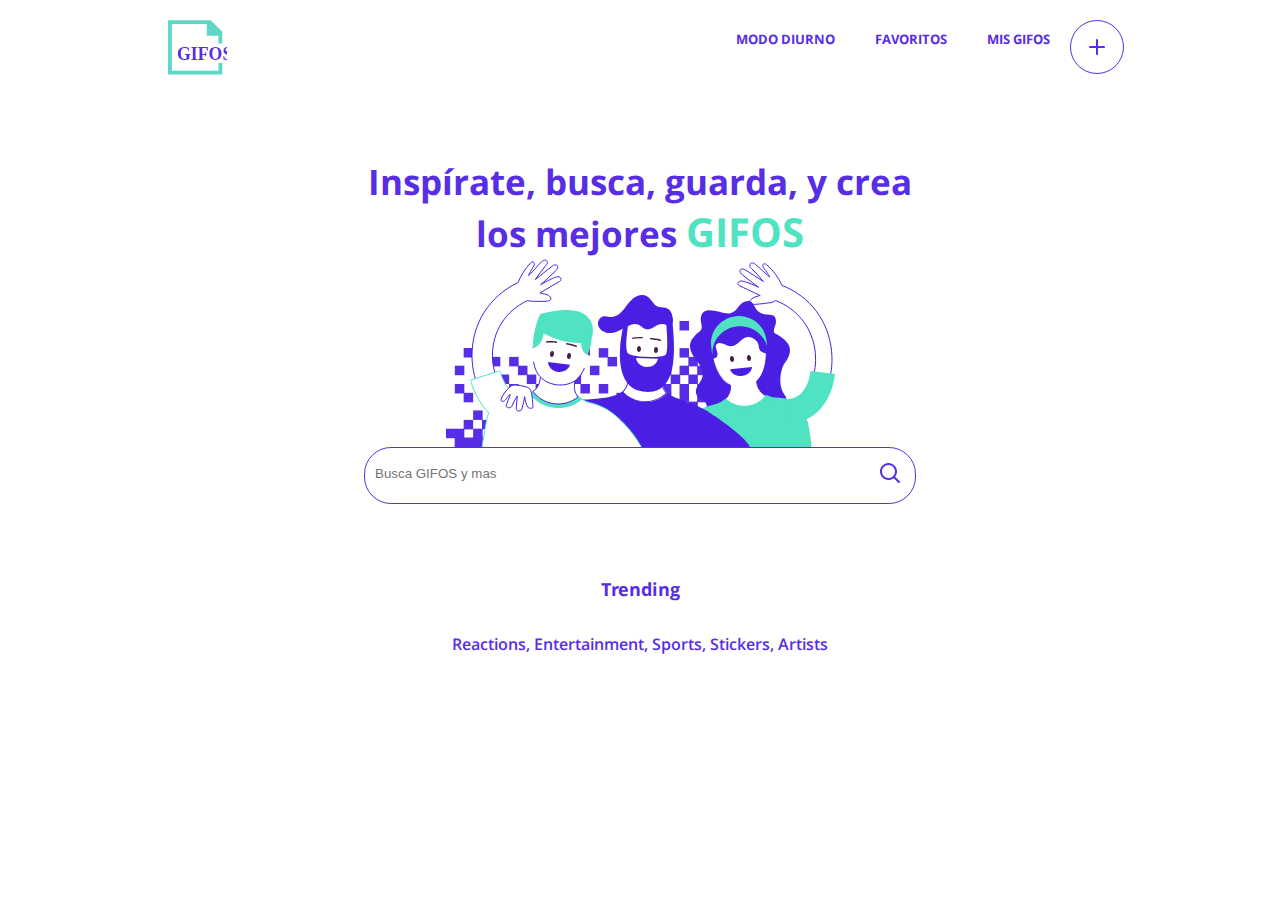
==== index.html @ 98fa6353 "segundo commit con queris" ====
<!DOCTYPE html>
<html lang="en">
<head>
    <meta charset="UTF-8">
    <meta http-equiv="X-UA-Compatible" content="IE=edge">
    <meta name="viewport" content="width=device-width, initial-scale=1.0">
    <title>GIF'OS</title>
    <link rel="stylesheet" href="/style/style.css">
</head>
<body>
    <header id="header">
        <a id="logo" href="index.html"><img src="/imagenes/logo-mobile.svg" alt="" class="logo"></a>
        <nav class="navbar" id="navbar">
            <ul id="ul">
                <li>MODO DIURNO</li>
                <a href="../favoritos.html"><li>  FAVORITOS</li></a> 
                <a href="/misgifos.html"> <li>MIS GIFOS</li></a>
                <a href="/creatugifo.html"><img src="/imagenes/button-crear-gifo.svg" alt="" srcset=""></a>
            </ul>
        </nav>
        <img src="/imagenes/burger.svg" alt="" srcset="" id="open">
    </header >
    <div class="div1">
        <h1> Inspírate, busca,<br id="br1"> guarda, y crea <br id="br2"> 
            los  mejores <span class="gifos">GIFOS</span></h1>
        <img src="/imagenes/ilustra_header.svg" alt="" srcset="" class="ilustracion">
        <div class="buscador">
            <input  class="buscar" type="text" name="buscar" id="buscador"  placeholder="Busca GIFOS y mas">
            <input type="image" src="/imagenes/icon-search.svg" class="imagen_buscar">
        </div>
        <h2>Trending</h2>
        <p>Reactions, Entertainment,<br id="br3"> Sports, Stickers, Artists</p>
    </div>
    
</body>
<script src="index.js"></script>
</html>
---- style/style.css ----
* {
  margin: 0;
  padding: 0;
}

@font-face {
  font-family: "open-sans";
  src: url("/style/fonts/OpenSans.woff");
}

@font-face {
  font-family: "open-bold";
  src: url("/style/fonts/OpenSans-bold.woff");
}

@font-face {
  font-family: "open-light";
  src: url("/style/fonts/OpenSans-light.woff");
}

@font-face {
  font-family: "open-semibold";
  src: url("/style/fonts/OpenSans-semibold.woff");
}

header {
  display: -webkit-box;
  display: -ms-flexbox;
  display: flex;
  position: -webkit-sticky;
  position: sticky;
  -webkit-box-pack: justify;
      -ms-flex-pack: justify;
          justify-content: space-between;
}

header .logo {
  width: 59px;
  height: 59px;
  margin-left: 168px;
  margin-top: 18px;
}

header nav ul {
  display: -webkit-inline-box;
  display: -ms-inline-flexbox;
  display: inline-flex;
  list-style: none;
  margin-right: 156px;
  margin-top: 20px;
}

header nav ul a {
  text-decoration: none;
}

header nav ul li {
  margin: 10px 20px;
  font-size: 13px;
  color: #572ee5;
  letter-spacing: 0;
  text-align: center;
  font-family: "open-bold";
}

header nav ul img {
  height: 54px;
  width: 54px;
}

header #open {
  margin: 50px 26px;
  width: 15px;
  height: 15px;
  display: none;
}

header #close {
  margin: 50px 26px;
  width: 15px;
  height: 15px;
}

@media screen and (max-width: 800px) {
  header #open {
    display: block;
  }
  nav {
    display: none;
  }
  header .logo {
    margin-left: 22px;
    margin-top: 29px;
  }
}

h1 {
  margin: auto;
  margin-top: 76px;
  text-align: center;
  font-family: "open-bold";
  font-size: 35px;
  color: #572EE5;
  text-align: center;
  line-height: 50px;
}

h1 .gifos {
  color: #50E3C2;
  font-size: 40px;
}

.ilustracion {
  display: block;
  margin: auto;
}

.buscador {
  display: -webkit-box;
  display: -ms-flexbox;
  display: flex;
  margin-top: 20px;
  margin: auto;
  background: #FFFFFF;
  border: 1px solid #572EE5;
  border-radius: 27px;
  border-radius: 27px;
  width: 550px;
  height: 55px;
  text-indent: 54px;
}

.buscar {
  border: none;
  width: 540px;
  height: 40px;
  position: relative;
  margin: 5px 10px;
}

.imagen_buscar {
  width: 20px;
  height: 20px;
  border: 0px;
  position: relative;
  top: 15px;
  right: 15px;
}

h2 {
  font-family: "open-bold";
  font-size: 18px;
  color: #572EE5;
  text-align: center;
  line-height: 25px;
  margin-top: 73px;
}

p {
  font-family: "open-semibold";
  font-size: 16px;
  color: #572EE5;
  text-align: center;
  line-height: 25px;
  margin-top: 30px;
}

@media screen and (min-width: 800px) {
  #br1 {
    display: none;
  }
  p #br3 {
    display: none;
  }
}
/*# sourceMappingURL=style.css.map */
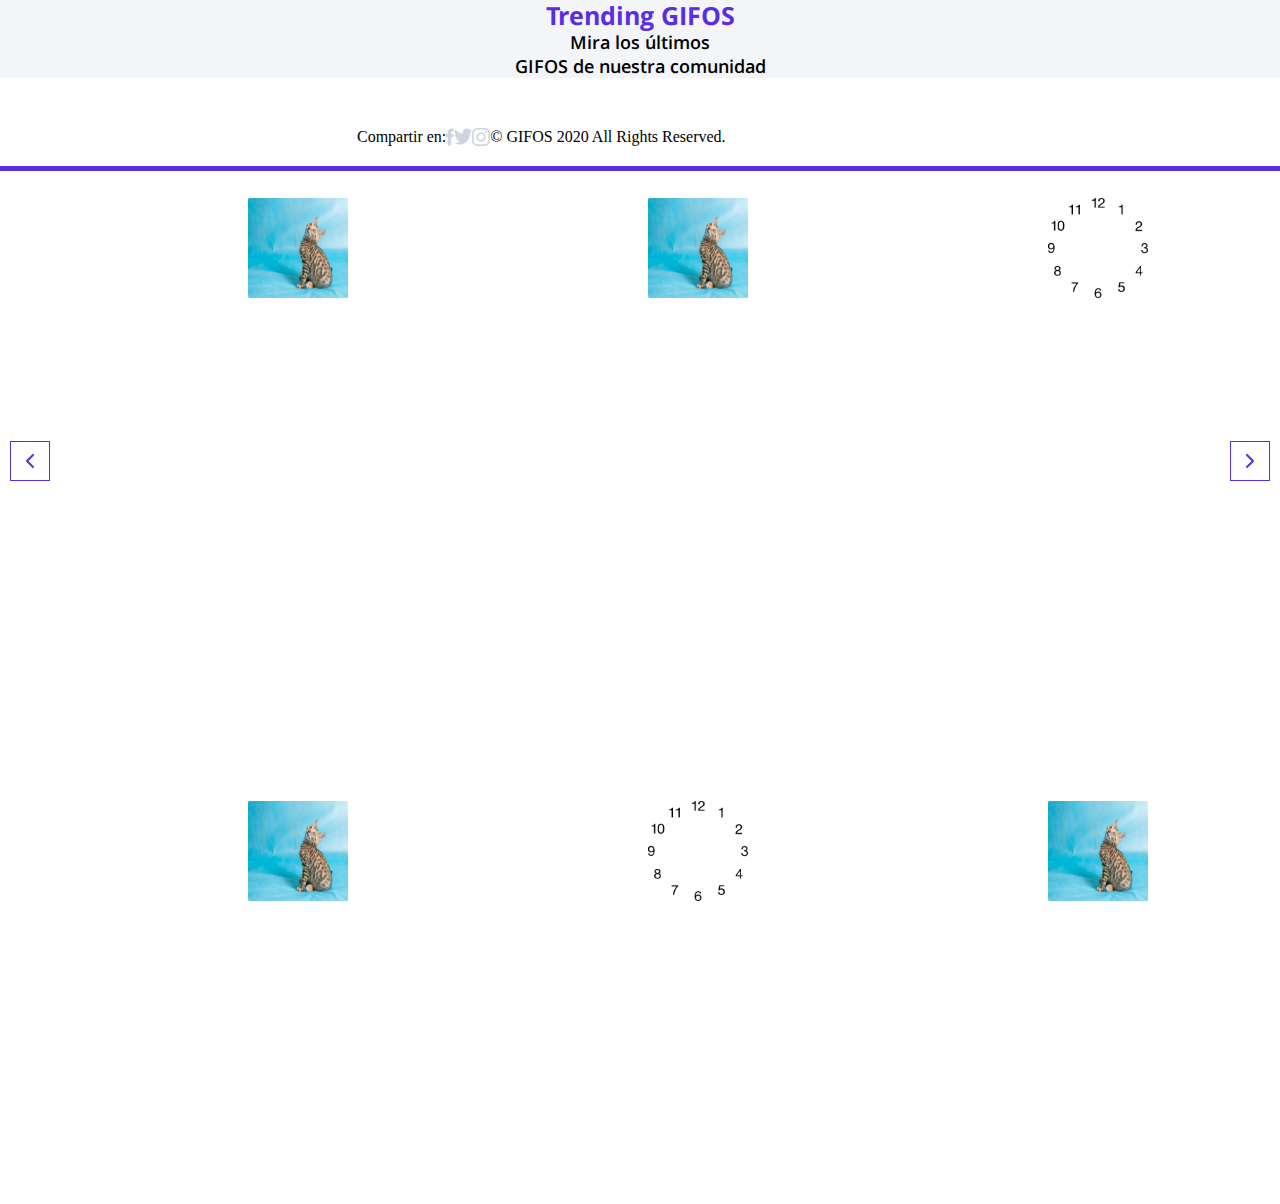
==== commit a45f978c: "primer commit" ====
--- a/index.html
+++ b/index.html
@@ -1,38 +1,78 @@
 <!DOCTYPE html>
 <html lang="en">
-<head>
-    <meta charset="UTF-8">
-    <meta http-equiv="X-UA-Compatible" content="IE=edge">
-    <meta name="viewport" content="width=device-width, initial-scale=1.0">
-    <title>GIF'OS</title>
-    <link rel="stylesheet" href="/style/style.css">
-</head>
-<body>
-    <header id="header">
-        <a id="logo" href="index.html"><img src="/imagenes/logo-mobile.svg" alt="" class="logo"></a>
-        <nav class="navbar" id="navbar">
-            <ul id="ul">
-                <li>MODO DIURNO</li>
-                <a href="../favoritos.html"><li>  FAVORITOS</li></a> 
-                <a href="/misgifos.html"> <li>MIS GIFOS</li></a>
-                <a href="/creatugifo.html"><img src="/imagenes/button-crear-gifo.svg" alt="" srcset=""></a>
-            </ul>
-        </nav>
-        <img src="/imagenes/burger.svg" alt="" srcset="" id="open">
-    </header >
-    <div class="div1">
-        <h1> Inspírate, busca,<br id="br1"> guarda, y crea <br id="br2"> 
-            los  mejores <span class="gifos">GIFOS</span></h1>
-        <img src="/imagenes/ilustra_header.svg" alt="" srcset="" class="ilustracion">
-        <div class="buscador">
-            <input  class="buscar" type="text" name="buscar" id="buscador"  placeholder="Busca GIFOS y mas">
-            <input type="image" src="/imagenes/icon-search.svg" class="imagen_buscar">
+  <head>
+    <meta charset="UTF-8" />
+    <meta http-equiv="X-UA-Compatible" content="IE=edge" />
+    <meta name="viewport" content="width=device-width, initial-scale=1.0" />
+    <link rel="stylesheet" href="style/style.css" />
+    <script src="https://code.jquery.com/jquery-3.2.1.js"></script>
+    <title>Document</title>
+  </head>
+  <body>
+    <section class="final">
+        <h3>Trending GIFOS</h3>
+        <p>Mira los últimos <br> GIFOS de nuestra comunidad</p>
+
+        <div id="carrusel">
+            <a href="#" class="left-arrow"><img src="assets/button-slider-left.svg" /></a>
+            <a href="#" class="right-arrow"><img src="assets/Button-Slider-right.svg" /></a>
+            <div class="carrusel">
+                <div class="product" id="product_0">
+                    <a class="lightbox" href="Cat-background.png">
+                    <img src="Cat-background.png" width="100" height="100" />
+                    
+                </a>
+                </div>
+                <div class="product" id="product_1">
+                    <a class="lightbox" href="Cat-background.png">
+                    <img src="Cat-background.png" width="100" height="100" />
+                </a>
+                </div>
+                <div class="product" id="product_2">
+                    <a class="lightbox" href="ios_clock.png">
+                    <img src="ios_clock.png" width="100" height="100" />
+                </a>
+                </div>
+                <div class="product" id="product_3">
+                    <a class="lightbox" href="Cat-background.png">
+                    <img src="Cat-background.png" width="100" height="100" />
+                </a>
+                </div>
+                <div class="product" id="product_4">
+                    <a class="lightbox" href="ios_clock.png">
+                    <img src="ios_clock.png" width="100" height="100" />
+                </a>
+                </div>
+                <div class="product" id="product_5">
+                    <a class="lightbox" href="Cat-background.png">
+                    <img src="Cat-background.png" width="100" height="100" />
+                </a>
+                </div>
+            </div>
         </div>
-        <h2>Trending</h2>
-        <p>Reactions, Entertainment,<br id="br3"> Sports, Stickers, Artists</p>
-    </div>
+        </section>
+
+    <footer>
+      <section class="footer_img">
+        <p>Compartir en:</p>
+        <img
+          src="assets/icon_facebook.svg"
+          alt="logo facebook"
+          class="facebook"
+        />
+        <img src="assets/icon-twitter.svg" alt="logo itwitter" class="twiter" />
+        <img
+          src="assets/icon_instagram.svg"
+          alt="logo instagram"
+          class="instagram"
+        />
+   
     
-</body>
-<script src="index.js"></script>
+        <p>© GIFOS 2020 All Rights Reserved.</p>
+    
+      </section>
+      <section class="final_mobile"></section>
+    </footer>
+    <script src="main.js"></script>
+  </body>
 </html>
-
--- a/style/style.css
+++ b/style/style.css
@@ -1,176 +1,120 @@
 * {
   margin: 0;
   padding: 0;
+  -webkit-box-sizing: border-box;
+          box-sizing: border-box;
 }
 
 @font-face {
-  font-family: "open-sans";
-  src: url("/style/fonts/OpenSans.woff");
+  font-family: "Montserrat-Bold";
+  src: url(../open_sans/OpenSans-bold.woff);
 }
 
 @font-face {
-  font-family: "open-bold";
-  src: url("/style/fonts/OpenSans-bold.woff");
+  font-family: "Roboto-Regular";
+  src: url(../open_sans/OpenSans-semibold.woff);
 }
 
-@font-face {
-  font-family: "open-light";
-  src: url("/style/fonts/OpenSans-light.woff");
+.final {
+  background: #F3F5F8;
 }
 
-@font-face {
-  font-family: "open-semibold";
-  src: url("/style/fonts/OpenSans-semibold.woff");
+.final h3 {
+  font-family: "Montserrat-Bold";
+  font-size: 25px;
+  color: #572EE5;
+  text-align: center;
+  line-height: 30px;
 }
 
-header {
+.final p {
+  font-family: "Roboto-Regular";
+  font-size: 18px;
+  color: #000000;
+  text-align: center;
+}
+
+footer {
+  width: 100%;
+  background: white;
+  padding-top: 50px;
+}
+
+footer .footer_img {
   display: -webkit-box;
   display: -ms-flexbox;
   display: flex;
-  position: -webkit-sticky;
-  position: sticky;
-  -webkit-box-pack: justify;
-      -ms-flex-pack: justify;
-          justify-content: space-between;
+  -ms-flex-wrap: wrap;
+      flex-wrap: wrap;
+  padding-bottom: 20px;
 }
 
-header .logo {
-  width: 59px;
-  height: 59px;
-  margin-left: 168px;
-  margin-top: 18px;
+footer .final_mobile {
+  height: 5px;
+  background: #572ee5;
 }
 
-header nav ul {
-  display: -webkit-inline-box;
-  display: -ms-inline-flexbox;
-  display: inline-flex;
-  list-style: none;
-  margin-right: 156px;
+/* @media screen and (min-width: 800px) {
+      footer{
+        }
+      .footer_left {
+  text-align: left;
+  }
+  .footer_right {
+  text-align: right;
+  }
+  }  */
+/* .botom {
+    background: white;
+    border-radius: 5% ;
+  } */
+#carrusel {
+  float: left;
+  width: 357px;
+  overflow: hidden;
+  height: 500px;
+  /* position:relative; */
   margin-top: 20px;
+  margin-bottom: 20px;
 }
 
-header nav ul a {
-  text-decoration: none;
+#carrusel .left-arrow {
+  position: absolute;
+  left: 10px;
+  z-index: 1;
+  top: 50%;
+  margin-top: -9px;
 }
 
-header nav ul li {
-  margin: 10px 20px;
-  font-size: 13px;
-  color: #572ee5;
-  letter-spacing: 0;
-  text-align: center;
-  font-family: "open-bold";
+#carrusel .right-arrow {
+  position: absolute;
+  right: 10px;
+  z-index: 1;
+  top: 50%;
+  margin-top: -9px;
 }
 
-header nav ul img {
-  height: 54px;
-  width: 54px;
+.carrusel {
+  width: 1200px;
+  left: 0px;
+  position: absolute;
+  z-index: 0;
+  margin-top: -100px;
 }
 
-header #open {
-  margin: 50px 26px;
-  width: 15px;
-  height: 15px;
-  display: none;
+.carrusel > div {
+  float: left;
+  height: 203px;
+  margin-right: 5px;
+  width: 195px;
+  text-align: center;
 }
 
-header #close {
-  margin: 50px 26px;
-  width: 15px;
-  height: 15px;
+.carrusel img {
+  cursor: pointer;
 }
 
-@media screen and (max-width: 800px) {
-  header #open {
-    display: block;
-  }
-  nav {
-    display: none;
-  }
-  header .logo {
-    margin-left: 22px;
-    margin-top: 29px;
-  }
-}
-
-h1 {
-  margin: auto;
-  margin-top: 76px;
-  text-align: center;
-  font-family: "open-bold";
-  font-size: 35px;
-  color: #572EE5;
-  text-align: center;
-  line-height: 50px;
-}
-
-h1 .gifos {
-  color: #50E3C2;
-  font-size: 40px;
-}
-
-.ilustracion {
-  display: block;
-  margin: auto;
-}
-
-.buscador {
-  display: -webkit-box;
-  display: -ms-flexbox;
-  display: flex;
-  margin-top: 20px;
-  margin: auto;
-  background: #FFFFFF;
-  border: 1px solid #572EE5;
-  border-radius: 27px;
-  border-radius: 27px;
-  width: 550px;
-  height: 55px;
-  text-indent: 54px;
-}
-
-.buscar {
-  border: none;
-  width: 540px;
-  height: 40px;
-  position: relative;
-  margin: 5px 10px;
-}
-
-.imagen_buscar {
-  width: 20px;
-  height: 20px;
-  border: 0px;
-  position: relative;
-  top: 15px;
-  right: 15px;
-}
-
-h2 {
-  font-family: "open-bold";
-  font-size: 18px;
-  color: #572EE5;
-  text-align: center;
-  line-height: 25px;
-  margin-top: 73px;
-}
-
-p {
-  font-family: "open-semibold";
-  font-size: 16px;
-  color: #572EE5;
-  text-align: center;
-  line-height: 25px;
-  margin-top: 30px;
-}
-
-@media screen and (min-width: 800px) {
-  #br1 {
-    display: none;
-  }
-  p #br3 {
-    display: none;
-  }
+.product {
+  margin: 200px;
 }
 /*# sourceMappingURL=style.css.map */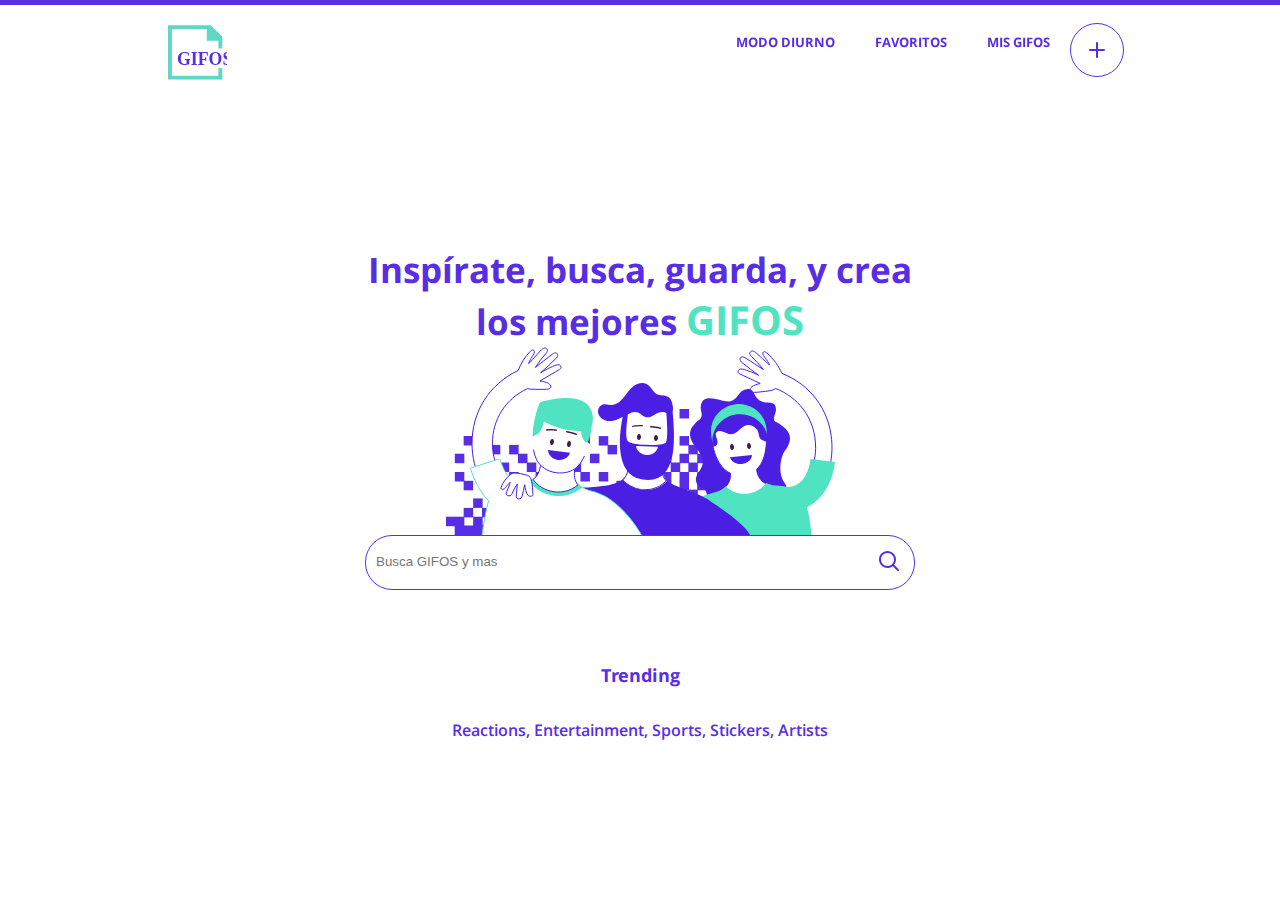
==== commit 3ce41216: "primer cambio de imagen con js" ====
--- a/index.html
+++ b/index.html
@@ -1,78 +1,37 @@
 <!DOCTYPE html>
 <html lang="en">
-  <head>
-    <meta charset="UTF-8" />
-    <meta http-equiv="X-UA-Compatible" content="IE=edge" />
-    <meta name="viewport" content="width=device-width, initial-scale=1.0" />
-    <link rel="stylesheet" href="style/style.css" />
-    <script src="https://code.jquery.com/jquery-3.2.1.js"></script>
-    <title>Document</title>
-  </head>
-  <body>
-    <section class="final">
-        <h3>Trending GIFOS</h3>
-        <p>Mira los últimos <br> GIFOS de nuestra comunidad</p>
+<head>
+    <meta charset="UTF-8">
+    <meta http-equiv="X-UA-Compatible" content="IE=edge">
+    <meta name="viewport" content="width=device-width, initial-scale=1.0">
+    <title>GIF'OS</title>
+    <link rel="stylesheet" href="/style/style.css">
+</head>
+<body>
+    <header id="header">
+        <a id="logo" href="index.html"><img src="/imagenes/logo-mobile.svg" alt="" class="logo"></a>
+        <nav class="navbar" id="navbar">
+            <ul id="ul">
+                <li>MODO DIURNO</li>
+                <a href="../favoritos.html"><li>  FAVORITOS</li></a> 
+                <a href="/misgifos.html"> <li>MIS GIFOS</li></a>
+               <a class="creatugifo" id="creatugifo" href="/creatugifo.html"> <img src="/imagenes/button-crear-gifo.svg" alt="" srcset=""></a>
+            </ul>
+        </nav>
+        <img src="/imagenes/burger.svg" alt="" srcset="" id="open">
+    </header >
+    <div class="div1">
+        <h1> Inspírate, busca,<br id="br1"> guarda, y crea <br id="br2"> 
+            los  mejores <span class="gifos">GIFOS</span></h1>
+        <img src="/imagenes/ilustra_header.svg" alt="" srcset="" class="ilustracion">
+        <div class="buscador">
+            <input  class="buscar" type="text" name="buscar" id="buscador"  placeholder="Busca GIFOS y mas">
+            <input type="image" src="/imagenes/icon-search.svg" class="imagen_buscar">
+        </div>
+        <h2>Trending</h2>
+        <p>Reactions, Entertainment,<br id="br3"> Sports, Stickers, Artists</p>
+    </div>
+</body>
+<script src="index.js"></script>
+</html>
 
-        <div id="carrusel">
-            <a href="#" class="left-arrow"><img src="assets/button-slider-left.svg" /></a>
-            <a href="#" class="right-arrow"><img src="assets/Button-Slider-right.svg" /></a>
-            <div class="carrusel">
-                <div class="product" id="product_0">
-                    <a class="lightbox" href="Cat-background.png">
-                    <img src="Cat-background.png" width="100" height="100" />
-                    
-                </a>
-                </div>
-                <div class="product" id="product_1">
-                    <a class="lightbox" href="Cat-background.png">
-                    <img src="Cat-background.png" width="100" height="100" />
-                </a>
-                </div>
-                <div class="product" id="product_2">
-                    <a class="lightbox" href="ios_clock.png">
-                    <img src="ios_clock.png" width="100" height="100" />
-                </a>
-                </div>
-                <div class="product" id="product_3">
-                    <a class="lightbox" href="Cat-background.png">
-                    <img src="Cat-background.png" width="100" height="100" />
-                </a>
-                </div>
-                <div class="product" id="product_4">
-                    <a class="lightbox" href="ios_clock.png">
-                    <img src="ios_clock.png" width="100" height="100" />
-                </a>
-                </div>
-                <div class="product" id="product_5">
-                    <a class="lightbox" href="Cat-background.png">
-                    <img src="Cat-background.png" width="100" height="100" />
-                </a>
-                </div>
-            </div>
-        </div>
-        </section>
-
-    <footer>
-      <section class="footer_img">
-        <p>Compartir en:</p>
-        <img
-          src="assets/icon_facebook.svg"
-          alt="logo facebook"
-          class="facebook"
-        />
-        <img src="assets/icon-twitter.svg" alt="logo itwitter" class="twiter" />
-        <img
-          src="assets/icon_instagram.svg"
-          alt="logo instagram"
-          class="instagram"
-        />
-   
-    
-        <p>© GIFOS 2020 All Rights Reserved.</p>
-    
-      </section>
-      <section class="final_mobile"></section>
-    </footer>
-    <script src="main.js"></script>
-  </body>
-</html>
--- a/style/style.css
+++ b/style/style.css
@@ -1,120 +1,232 @@
+@font-face {
+  font-family: "open-sans";
+  src: url("/style/fonts/OpenSans.woff");
+}
+
+@font-face {
+  font-family: "open-bold";
+  src: url("/style/fonts/OpenSans-bold.woff");
+}
+
+@font-face {
+  font-family: "open-light";
+  src: url("/style/fonts/OpenSans-light.woff");
+}
+
+@font-face {
+  font-family: "open-semibold";
+  src: url("/style/fonts/OpenSans-semibold.woff");
+}
+
 * {
   margin: 0;
   padding: 0;
   -webkit-box-sizing: border-box;
           box-sizing: border-box;
-}
-
-@font-face {
-  font-family: "Montserrat-Bold";
-  src: url(../open_sans/OpenSans-bold.woff);
-}
-
-@font-face {
-  font-family: "Roboto-Regular";
-  src: url(../open_sans/OpenSans-semibold.woff);
-}
-
-.final {
-  background: #F3F5F8;
-}
-
-.final h3 {
-  font-family: "Montserrat-Bold";
-  font-size: 25px;
-  color: #572EE5;
-  text-align: center;
-  line-height: 30px;
-}
-
-.final p {
-  font-family: "Roboto-Regular";
-  font-size: 18px;
-  color: #000000;
-  text-align: center;
-}
-
-footer {
-  width: 100%;
-  background: white;
-  padding-top: 50px;
-}
-
-footer .footer_img {
+  max-width: 100%;
+}
+
+header {
+  border-top: 5px solid #572EE5;
   display: -webkit-box;
   display: -ms-flexbox;
   display: flex;
-  -ms-flex-wrap: wrap;
-      flex-wrap: wrap;
-  padding-bottom: 20px;
-}
-
-footer .final_mobile {
-  height: 5px;
-  background: #572ee5;
-}
-
-/* @media screen and (min-width: 800px) {
-      footer{
-        }
-      .footer_left {
-  text-align: left;
-  }
-  .footer_right {
-  text-align: right;
-  }
-  }  */
-/* .botom {
-    background: white;
-    border-radius: 5% ;
-  } */
-#carrusel {
-  float: left;
-  width: 357px;
-  overflow: hidden;
-  height: 500px;
-  /* position:relative; */
+  position: -webkit-sticky;
+  position: sticky;
+  -webkit-box-pack: justify;
+      -ms-flex-pack: justify;
+          justify-content: space-between;
+  top: 0;
+  height: 95px;
+  width: 100%;
+}
+
+header .logo {
+  width: 59px;
+  height: 59px;
+  margin-left: 168px;
+  margin-top: 18px;
+}
+
+header nav {
+  position: inherit;
+  width: 100%;
+}
+
+header nav a li:hover {
+  border-bottom: 2px solid #5ED7C6;
+}
+
+header nav a li:active {
+  color: #9CAFC3;
+  border: none;
+}
+
+header ul {
+  display: -webkit-inline-box;
+  display: -ms-inline-flexbox;
+  display: inline-flex;
+  list-style: none;
+  margin-right: 156px;
+  top: 20px;
+  width: 100%;
+  -webkit-box-pack: end;
+      -ms-flex-pack: end;
+          justify-content: flex-end;
+  margin-top: 18px;
+}
+
+header ul a {
+  text-decoration: none;
+}
+
+header ul nav a li:hover {
+  border-bottom: 2px solid #5ED7C6;
+}
+
+header ul li {
+  margin: 10px 20px;
+  font-size: 13px;
+  color: #572ee5;
+  letter-spacing: 0;
+  text-align: center;
+  font-family: "open-bold";
+}
+
+header #open {
+  margin: 50px 26px;
+  width: 15px;
+  height: 15px;
+  display: none;
+}
+
+header #close {
+  margin: 50px 26px;
+  width: 15px;
+  height: 15px;
+}
+
+.creatugifo {
+  margin-right: 156px;
+}
+
+@media (max-width: 800px) {
+  header {
+    display: fixed;
+  }
+  header #open {
+    display: block;
+  }
+  header .logo {
+    margin-left: 22px;
+    margin-top: 16px;
+    width: 49px;
+    height: 49px;
+    position: relative;
+  }
+  header nav ul {
+    top: 90px;
+    right: 0;
+    left: 0;
+    display: inline-block;
+    z-index: 999;
+    position: relative;
+    background: rgba(87, 46, 229, 0.9);
+    height: 100vh;
+    width: 100vw;
+  }
+  header nav ul li {
+    font-family: "open-bold";
+    font-size: 15px;
+    color: #FFFFFF;
+    text-align: center;
+    line-height: 60px;
+  }
+  header nav ul .creatugifo {
+    display: none;
+  }
+}
+
+.div1 {
+  margin-top: 150px;
+}
+
+h1 {
+  margin: auto;
+  margin-top: 76px;
+  text-align: center;
+  font-family: "open-bold";
+  font-size: 35px;
+  color: #572EE5;
+  text-align: center;
+  line-height: 50px;
+}
+
+h1 .gifos {
+  color: #50E3C2;
+  font-size: 40px;
+}
+
+.ilustracion {
+  display: block;
+  margin: auto;
+}
+
+.buscador {
+  display: -webkit-box;
+  display: -ms-flexbox;
+  display: flex;
   margin-top: 20px;
-  margin-bottom: 20px;
-}
-
-#carrusel .left-arrow {
-  position: absolute;
-  left: 10px;
-  z-index: 1;
-  top: 50%;
-  margin-top: -9px;
-}
-
-#carrusel .right-arrow {
-  position: absolute;
-  right: 10px;
-  z-index: 1;
-  top: 50%;
-  margin-top: -9px;
-}
-
-.carrusel {
-  width: 1200px;
-  left: 0px;
-  position: absolute;
-  z-index: 0;
-  margin-top: -100px;
-}
-
-.carrusel > div {
-  float: left;
-  height: 203px;
-  margin-right: 5px;
-  width: 195px;
-  text-align: center;
-}
-
-.carrusel img {
-  cursor: pointer;
-}
-
-.product {
-  margin: 200px;
+  margin: auto;
+  background: #FFFFFF;
+  border: 1px solid #572EE5;
+  border-radius: 27px;
+  border-radius: 27px;
+  width: 550px;
+  height: 55px;
+  text-indent: 54px;
+}
+
+.buscar {
+  border: none;
+  width: 540px;
+  height: 40px;
+  margin: 5px 10px;
+}
+
+.imagen_buscar {
+  width: 20px;
+  height: 20px;
+  border: 0px;
+  position: relative;
+  top: 15px;
+  right: 15px;
+}
+
+h2 {
+  font-family: "open-bold";
+  font-size: 18px;
+  color: #572EE5;
+  text-align: center;
+  line-height: 25px;
+  margin-top: 73px;
+}
+
+p {
+  font-family: "open-semibold";
+  font-size: 16px;
+  color: #572EE5;
+  text-align: center;
+  line-height: 25px;
+  margin-top: 30px;
+}
+
+@media screen and (min-width: 800px) {
+  #br1 {
+    display: none;
+  }
+  p #br3 {
+    display: none;
+  }
 }
 /*# sourceMappingURL=style.css.map */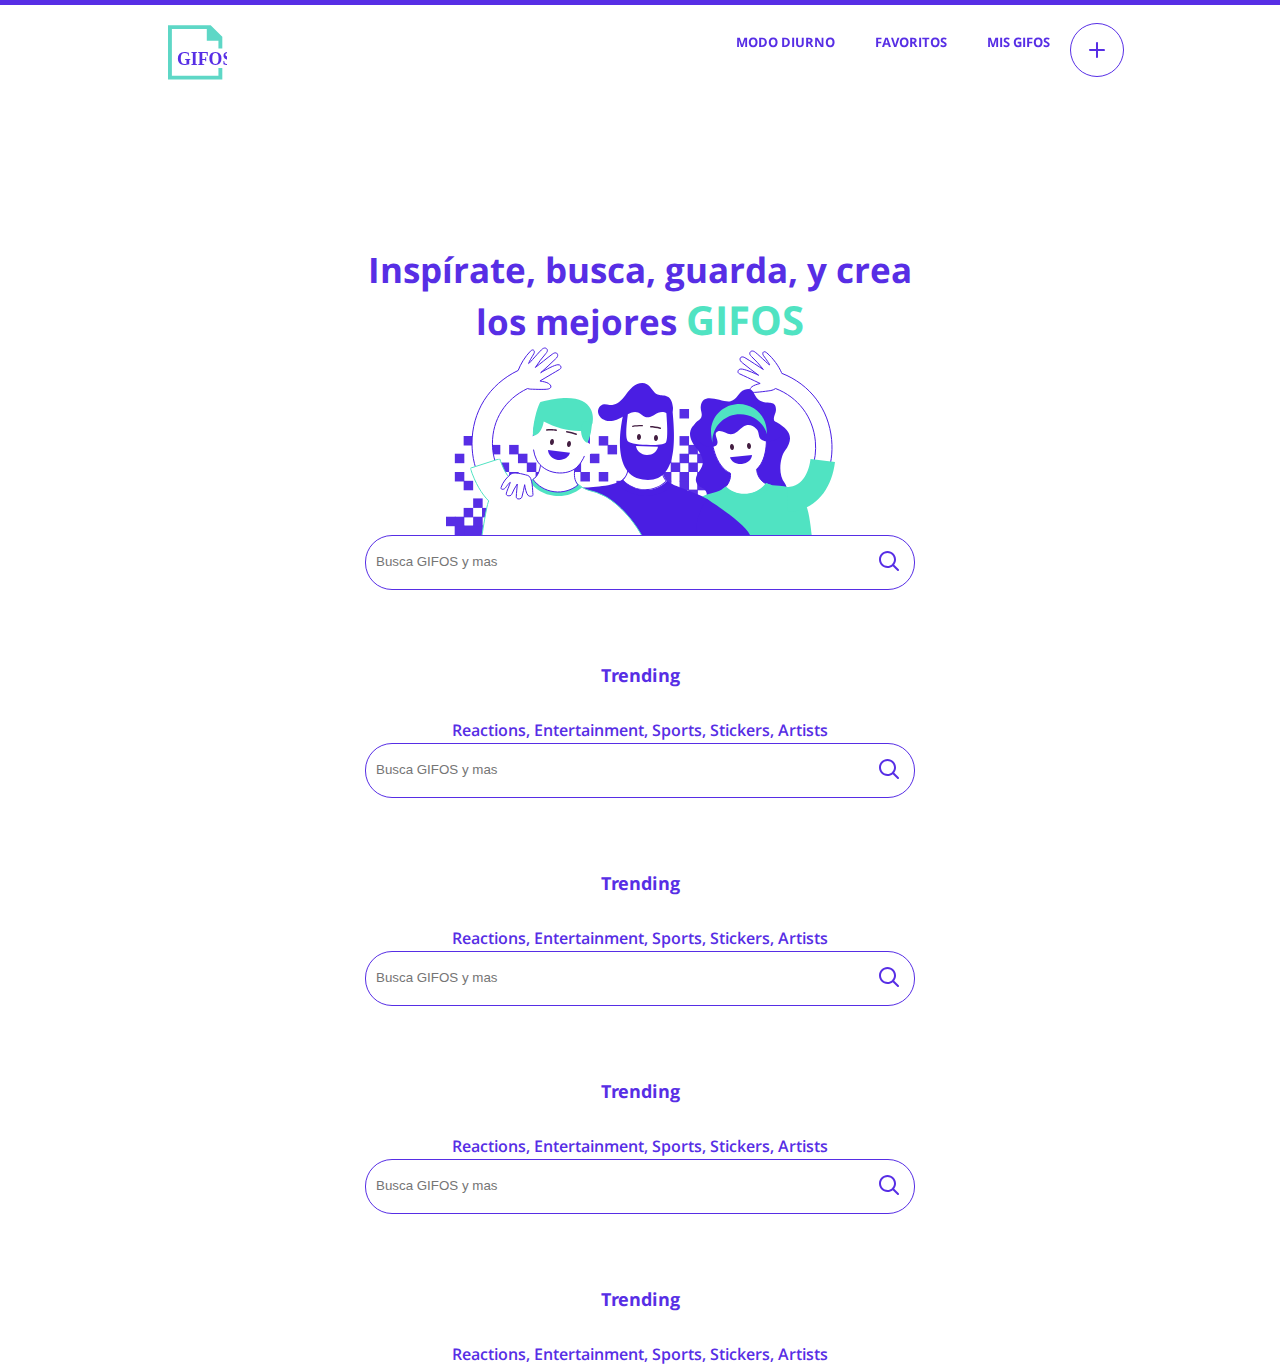
==== commit 6ed719f5: "modo nocturno a medias" ====
--- a/index.html
+++ b/index.html
@@ -7,12 +7,12 @@
     <title>GIF'OS</title>
     <link rel="stylesheet" href="/style/style.css">
 </head>
-<body>
+<body id="body">
     <header id="header">
         <a id="logo" href="index.html"><img src="/imagenes/logo-mobile.svg" alt="" class="logo"></a>
         <nav class="navbar" id="navbar">
             <ul id="ul">
-                <li>MODO DIURNO</li>
+                <li id="modo_nocturno">MODO DIURNO</li>
                 <a href="../favoritos.html"><li>  FAVORITOS</li></a> 
                 <a href="/misgifos.html"> <li>MIS GIFOS</li></a>
                <a class="creatugifo" id="creatugifo" href="/creatugifo.html"> <img src="/imagenes/button-crear-gifo.svg" alt="" srcset=""></a>
@@ -30,7 +30,25 @@
         </div>
         <h2>Trending</h2>
         <p>Reactions, Entertainment,<br id="br3"> Sports, Stickers, Artists</p>
+    </div> <div class="buscador">
+        <input  class="buscar" type="text" name="buscar" id="buscador"  placeholder="Busca GIFOS y mas">
+        <input type="image" src="/imagenes/icon-search.svg" class="imagen_buscar">
     </div>
+    <h2>Trending</h2>
+    <p>Reactions, Entertainment,<br id="br3"> Sports, Stickers, Artists</p>
+</div> <div class="buscador">
+    <input  class="buscar" type="text" name="buscar" id="buscador"  placeholder="Busca GIFOS y mas">
+    <input type="image" src="/imagenes/icon-search.svg" class="imagen_buscar">
+</div>
+<h2>Trending</h2>
+<p>Reactions, Entertainment,<br id="br3"> Sports, Stickers, Artists</p>
+</div> <div class="buscador">
+    <input  class="buscar" type="text" name="buscar" id="buscador"  placeholder="Busca GIFOS y mas">
+    <input type="image" src="/imagenes/icon-search.svg" class="imagen_buscar">
+</div>
+<h2>Trending</h2>
+<p>Reactions, Entertainment,<br id="br3"> Sports, Stickers, Artists</p>
+</div>
 </body>
 <script src="index.js"></script>
 </html>
--- a/style/style.css
+++ b/style/style.css
@@ -110,7 +110,7 @@
   margin-right: 156px;
 }
 
-@media (max-width: 800px) {
+@media screen and (max-width: 800px) {
   header {
     display: fixed;
   }
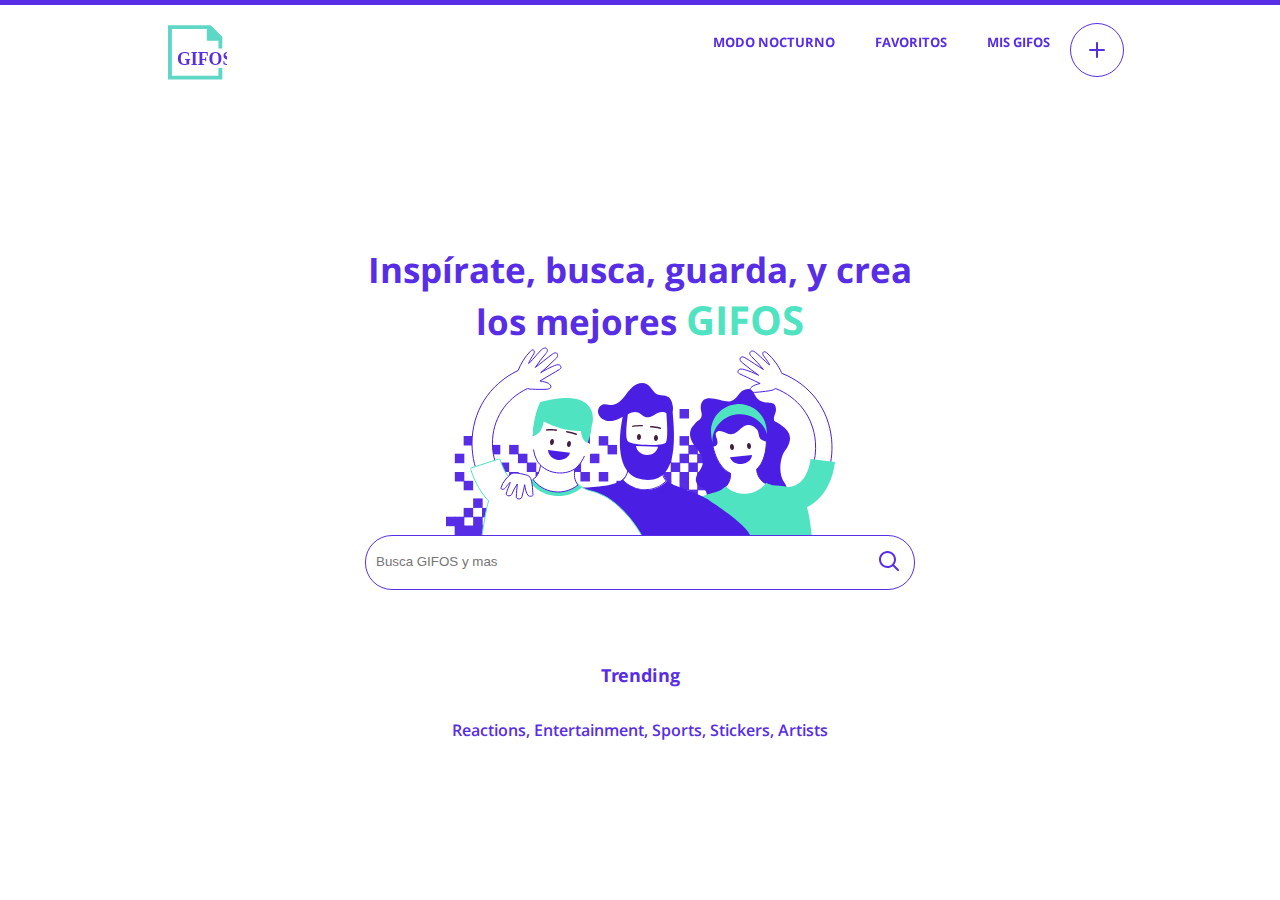
==== commit 21a9eac8: "modo nocturno ok" ====
--- a/index.html
+++ b/index.html
@@ -12,7 +12,7 @@
         <a id="logo" href="index.html"><img src="/imagenes/logo-mobile.svg" alt="" class="logo"></a>
         <nav class="navbar" id="navbar">
             <ul id="ul">
-                <li id="modo_nocturno">MODO DIURNO</li>
+                <a class="modo_nocturno" id="modo_nocturno" shref="#"><li id ="modo_diurno">MODO NOCTURNO</li></a> 
                 <a href="../favoritos.html"><li>  FAVORITOS</li></a> 
                 <a href="/misgifos.html"> <li>MIS GIFOS</li></a>
                <a class="creatugifo" id="creatugifo" href="/creatugifo.html"> <img src="/imagenes/button-crear-gifo.svg" alt="" srcset=""></a>
@@ -21,33 +21,16 @@
         <img src="/imagenes/burger.svg" alt="" srcset="" id="open">
     </header >
     <div class="div1">
-        <h1> Inspírate, busca,<br id="br1"> guarda, y crea <br id="br2"> 
+        <h1 class="titulo"> Inspírate, busca,<br id="br1"> guarda, y crea <br id="br2"> 
             los  mejores <span class="gifos">GIFOS</span></h1>
         <img src="/imagenes/ilustra_header.svg" alt="" srcset="" class="ilustracion">
         <div class="buscador">
             <input  class="buscar" type="text" name="buscar" id="buscador"  placeholder="Busca GIFOS y mas">
             <input type="image" src="/imagenes/icon-search.svg" class="imagen_buscar">
         </div>
-        <h2>Trending</h2>
+        <h2 class="titulo">Trending</h2>
         <p>Reactions, Entertainment,<br id="br3"> Sports, Stickers, Artists</p>
-    </div> <div class="buscador">
-        <input  class="buscar" type="text" name="buscar" id="buscador"  placeholder="Busca GIFOS y mas">
-        <input type="image" src="/imagenes/icon-search.svg" class="imagen_buscar">
-    </div>
-    <h2>Trending</h2>
-    <p>Reactions, Entertainment,<br id="br3"> Sports, Stickers, Artists</p>
-</div> <div class="buscador">
-    <input  class="buscar" type="text" name="buscar" id="buscador"  placeholder="Busca GIFOS y mas">
-    <input type="image" src="/imagenes/icon-search.svg" class="imagen_buscar">
-</div>
-<h2>Trending</h2>
-<p>Reactions, Entertainment,<br id="br3"> Sports, Stickers, Artists</p>
-</div> <div class="buscador">
-    <input  class="buscar" type="text" name="buscar" id="buscador"  placeholder="Busca GIFOS y mas">
-    <input type="image" src="/imagenes/icon-search.svg" class="imagen_buscar">
-</div>
-<h2>Trending</h2>
-<p>Reactions, Entertainment,<br id="br3"> Sports, Stickers, Artists</p>
+    
 </div>
 </body>
 <script src="index.js"></script>
--- a/style/style.css
+++ b/style/style.css
@@ -73,7 +73,7 @@
   -webkit-box-pack: end;
       -ms-flex-pack: end;
           justify-content: flex-end;
-  margin-top: 18px;
+  padding-top: 18px;
 }
 
 header ul a {
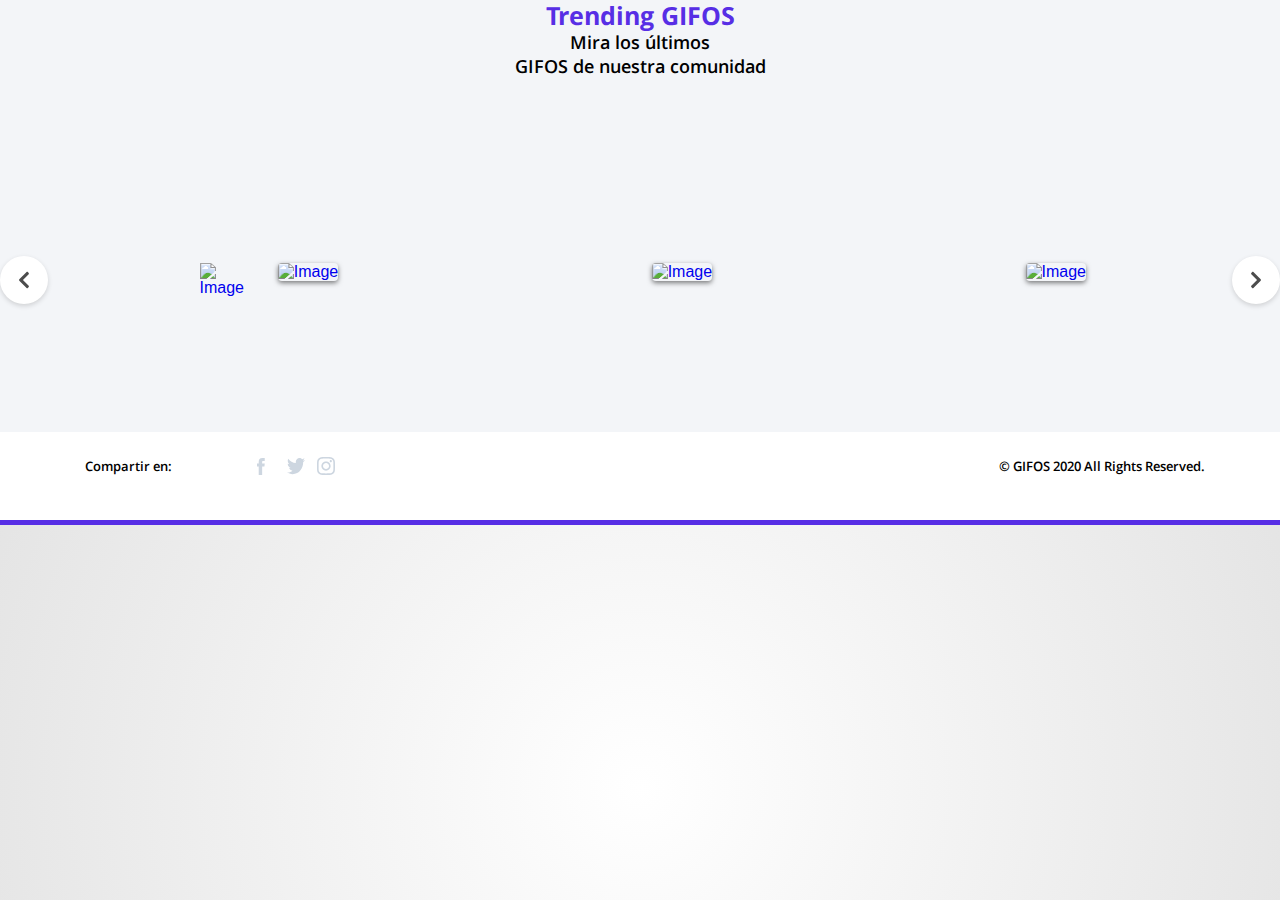
==== commit 76724edf: "avance general, carrusel incompleto" ====
--- a/index.html
+++ b/index.html
@@ -1,38 +1,204 @@
 <!DOCTYPE html>
 <html lang="en">
-<head>
-    <meta charset="UTF-8">
-    <meta http-equiv="X-UA-Compatible" content="IE=edge">
-    <meta name="viewport" content="width=device-width, initial-scale=1.0">
-    <title>GIF'OS</title>
-    <link rel="stylesheet" href="/style/style.css">
-</head>
-<body id="body">
-    <header id="header">
-        <a id="logo" href="index.html"><img src="/imagenes/logo-mobile.svg" alt="" class="logo"></a>
-        <nav class="navbar" id="navbar">
-            <ul id="ul">
-                <a class="modo_nocturno" id="modo_nocturno" shref="#"><li id ="modo_diurno">MODO NOCTURNO</li></a> 
-                <a href="../favoritos.html"><li>  FAVORITOS</li></a> 
-                <a href="/misgifos.html"> <li>MIS GIFOS</li></a>
-               <a class="creatugifo" id="creatugifo" href="/creatugifo.html"> <img src="/imagenes/button-crear-gifo.svg" alt="" srcset=""></a>
-            </ul>
-        </nav>
-        <img src="/imagenes/burger.svg" alt="" srcset="" id="open">
-    </header >
-    <div class="div1">
-        <h1 class="titulo"> Inspírate, busca,<br id="br1"> guarda, y crea <br id="br2"> 
-            los  mejores <span class="gifos">GIFOS</span></h1>
-        <img src="/imagenes/ilustra_header.svg" alt="" srcset="" class="ilustracion">
-        <div class="buscador">
-            <input  class="buscar" type="text" name="buscar" id="buscador"  placeholder="Busca GIFOS y mas">
-            <input type="image" src="/imagenes/icon-search.svg" class="imagen_buscar">
-        </div>
-        <h2 class="titulo">Trending</h2>
-        <p>Reactions, Entertainment,<br id="br3"> Sports, Stickers, Artists</p>
-    
-</div>
-</body>
-<script src="index.js"></script>
+  <head>
+    <meta charset="UTF-8" />
+    <meta http-equiv="X-UA-Compatible" content="IE=edge" />
+    <meta name="viewport" content="width=device-width, initial-scale=1.0" />
+    <link rel="stylesheet" href="Carrusel/styles.css">
+    <link rel="stylesheet" href="style/style.css" />
+    
+    
+    <title>Document</title>
+  </head>
+  <body>
+    <section class="final">
+        <h3 class="titulos" >Trending GIFOS</h3>
+        <p>Mira los últimos <br> GIFOS de nuestra comunidad</p>
+         
+          <div class="Carousel">
+            
+            <div class="slick-list" id="slick-list">
+                <button class="slick-arrow slick-prev" id="button-prev" data-button="button-prev" onclick="app.processingButton(event)">
+                    <svg aria-hidden="true" focusable="false" data-prefix="fas" data-icon="chevron-left" class="svg-inline--fa fa-chevron-left fa-w-10" role="img" xmlns="http://www.w3.org/2000/svg" viewBox="0 0 320 512"><path fill="currentColor" d="M34.52 239.03L228.87 44.69c9.37-9.37 24.57-9.37 33.94 0l22.67 22.67c9.36 9.36 9.37 24.52.04 33.9L131.49 256l154.02 154.75c9.34 9.38 9.32 24.54-.04 33.9l-22.67 22.67c-9.37 9.37-24.57 9.37-33.94 0L34.52 272.97c-9.37-9.37-9.37-24.57 0-33.94z"></path></svg>
+                </button>
+                <div class="slick-track" id="track">
+                    <div class="img_crsl">
+                        <div>
+                            <a href="carrusel/images/1.jpg">
+                                
+                                <picture>
+                                    <img src="carrusel/images/1.jpg" alt="Image">
+                                </picture>
+                            </a>
+                        </div>
+                    </div>
+                    <div class="slick">
+                        <div>
+                            <a href="carrusel/images/2.jpg">
+                                
+                                <picture>
+                                    <img src="carrusel/images/2.jpg" alt="Image">
+                                </picture>
+                            </a>
+                        </div>
+                    </div>
+                    <div class="slick">
+                        <div>
+                            <a href="carrusel/images/3.jpg">
+                                
+                                <picture>
+                                    <img src="carrusel/images/3.jpg" alt="Image">
+                                </picture>
+                            </a>
+                        </div>
+                    </div>
+                    <div class="slick">
+                        <div>
+                            <a href="carrusel/images/4.jpg">
+                                
+                                <picture>
+                                    <img src="carrusel/images/4.jpg" alt="Image">
+                                </picture>
+                            </a>
+                        </div>
+                    </div>
+                    <div class="slick">
+                        <div>
+                            <a href="carrusel/images/5.jpg">
+                                
+                                <picture>
+                                    <img src="carrusel/images/5.jpg" alt="Image">
+                                </picture>
+                            </a>
+                        </div>
+                    </div>
+                    <div class="slick">
+                        <div>
+                            <a href="carrusel/images/6.jpg">
+                                
+                                <picture>
+                                    <img src="carrusel/images/6.jpg" alt="Image">
+                                </picture>
+                            </a>
+                        </div>
+                    </div>
+                    <div class="slick">
+                        <div>
+                            <a href="carrusel/images/7.jpg">
+                                
+                                <picture>
+                                    <img src="carrusel/images/7.jpg" alt="Image">
+                                </picture>
+                            </a>
+                        </div>
+                    </div>
+                    <div class="slick">
+                        <div>
+                            <a href="carrusel/images/8.jpg">
+                                
+                                <picture>
+                                    <img src="carrusel/images/8.jpg" alt="Image">
+                                </picture>
+                            </a>
+                        </div>
+                    </div>
+                    <div class="slick">
+                        <div>
+                            <a href="carrusel/images/9.jpg">
+                                
+                                <picture>
+                                    <img src="carrusel/images/9.jpg" alt="Image">
+                                </picture>
+                            </a>
+                        </div>
+                    </div>
+                    <div class="slick">
+                        <div>
+                            <a href="carrusel/images/10.jpg">
+                                
+                                <picture>
+                                    <img src="carrusel/images/10.jpg" alt="Image">
+                                </picture>
+                            </a>
+                        </div>
+                    </div>
+                    <div class="slick">
+                        <div>
+                            <a href="carrusel/images/11.jpg">
+                                
+                                <picture>
+                                    <img src="carrusel/images/11.jpg" alt="Image">
+                                </picture>
+                            </a>
+                        </div>
+                    </div>
+                    <div class="slick">
+                        <div>
+                            <a href="carrusel/images/12.jpg">
+                                
+                                <picture>
+                                    <img src="carrusel/images/12.jpg" alt="Image">
+                                </picture>
+                            </a>
+                        </div>
+                    </div>
+                    <div class="slick">
+                        <div>
+                            <a href="carrusel/images/13.jpg">
+                                
+                                <picture>
+                                    <img src="carrusel/images/13.jpg" alt="Image">
+                                </picture>
+                            </a>
+                        </div>
+                    </div>
+                    <div class="slick">
+                        <div>
+                            <a href="carrusel/images/14.jpg">
+                                
+                                <picture>
+                                    <img src="carrusel/images/14.jpg" alt="Image">
+                                </picture>
+                            </a>
+                        </div>
+                    </div>
+                    <div class="slick">
+                        <div>
+                            <a href="carrusel/images/15.jpg">
+                                
+                                <picture>
+                                    <img src="carrusel/images/15.jpg" alt="Image">
+                                </picture>
+                            </a>
+                        </div>
+                    </div>
+                </div>
+                <button class="slick-arrow slick-next" id="button-next" data-button="button-next" onclick="app.processingButton(event)">
+                    <svg aria-hidden="true" focusable="false" data-prefix="fas" data-icon="chevron-right" class="svg-inline--fa fa-chevron-right fa-w-10" role="img" xmlns="http://www.w3.org/2000/svg" viewBox="0 0 320 512"><path fill="currentColor" d="M285.476 272.971L91.132 467.314c-9.373 9.373-24.569 9.373-33.941 0l-22.667-22.667c-9.357-9.357-9.375-24.522-.04-33.901L188.505 256 34.484 101.255c-9.335-9.379-9.317-24.544.04-33.901l22.667-22.667c9.373-9.373 24.569-9.373 33.941 0L285.475 239.03c9.373 9.372 9.373 24.568.001 33.941z"></path></svg>
+                </button>
+            </div>
+    </section>
+    <footer>
+      <section class="footer_img">
+        <p class="cptir">Compartir en:</p>
+        <img
+          src="assets/icon_facebook.svg"
+          alt="logo facebook"
+          class="facebook"
+        />
+        <img src="assets/icon-twitter.svg" alt="logo itwitter" class="twiter" />
+        <img
+          src="assets/icon_instagram.svg"
+          alt="logo instagram"
+          class="instagram"
+        />
+   
+    
+        <p class="rights_reserved">© GIFOS 2020 All Rights Reserved.</p>
+    
+      </section>
+      <section class="final_mobile"></section>
+    </footer>
+    <script src="Carrusel/main.js"></script>
+  </body>
 </html>
-
--- a/Carrusel/styles.css
+++ b/Carrusel/styles.css
@@ -0,0 +1,10 @@
+body{
+    margin: 0;
+    padding: 0;
+    font-family: Arial, Helvetica, sans-serif;
+    
+    
+   
+    
+    background: radial-gradient(circle, rgba(255,255,255,1) 0%, rgba(226,226,226,1) 110%);
+}
--- a/style/style.css
+++ b/style/style.css
@@ -1,232 +1,221 @@
-@font-face {
-  font-family: "open-sans";
-  src: url("/style/fonts/OpenSans.woff");
-}
-
-@font-face {
-  font-family: "open-bold";
-  src: url("/style/fonts/OpenSans-bold.woff");
-}
-
-@font-face {
-  font-family: "open-light";
-  src: url("/style/fonts/OpenSans-light.woff");
-}
-
-@font-face {
-  font-family: "open-semibold";
-  src: url("/style/fonts/OpenSans-semibold.woff");
-}
-
 * {
   margin: 0;
   padding: 0;
   -webkit-box-sizing: border-box;
           box-sizing: border-box;
-  max-width: 100%;
-}
-
-header {
-  border-top: 5px solid #572EE5;
+}
+
+@font-face {
+  font-family: "Montserrat-Bold";
+  src: url(../open_sans/OpenSans-bold.woff);
+}
+
+@font-face {
+  font-family: "Roboto-Regular";
+  src: url(../open_sans/OpenSans-semibold.woff);
+}
+
+.final {
+  background: #f3f5f8;
+}
+
+.final h3 {
+  font-family: "Montserrat-Bold";
+  font-size: 25px;
+  color: #572ee5;
+  text-align: center;
+  line-height: 30px;
+}
+
+.final p {
+  font-family: "Roboto-Regular";
+  font-size: 18px;
+  color: #000000;
+  text-align: center;
+  padding-bottom: 50px;
+}
+
+footer {
+  width: 100%;
+  background: white;
+}
+
+footer .footer_img {
+  display: -ms-grid;
+  display: grid;
+  -ms-grid-rows: 1fr;
+  -ms-grid-columns: 20%  30px 30px 30px 1fr;
+      grid-template: 1fr / 20%  30px 30px 30px 1fr;
+  -webkit-box-align: center;
+      -ms-flex-align: center;
+          align-items: center;
+  text-align: center;
+  padding-bottom: 20px;
+}
+
+footer .footer_img p {
+  font-family: "Roboto-Regular";
+  font-size: 13px;
+  color: #000000;
+  letter-spacing: 0;
+}
+
+footer .footer_img .rights_reserved {
+  text-align: end;
+  margin-right: 8%;
+}
+
+footer .footer_img img {
+  /* width: 20px;
+                height: 20px; */
+  margin: 25px 2% 25px 2%;
+}
+
+footer .final_mobile {
+  height: 5px;
+  background: #572ee5;
+}
+
+h4, h2, small, a {
+  margin: 0;
+  padding: 0;
+}
+
+a {
+  text-decoration: none;
+}
+
+.Carousel {
+  width: 100%;
+  margin: 0px 60px;
+}
+
+.Carousel h2 {
+  font-size: 26px;
+  line-height: 38px;
+  padding-bottom: 24px;
+  opacity: .9;
+  text-transform: uppercase;
+  letter-spacing: 10px;
+}
+
+/* images */
+.slick-list {
   display: -webkit-box;
   display: -ms-flexbox;
   display: flex;
-  position: -webkit-sticky;
-  position: sticky;
-  -webkit-box-pack: justify;
-      -ms-flex-pack: justify;
-          justify-content: space-between;
+  -webkit-box-align: center;
+      -ms-flex-align: center;
+          align-items: center;
+  width: -webkit-fit-content;
+  width: -moz-fit-content;
+  width: fit-content;
+  height: 304px;
+  padding: 10px 0px;
+  margin: 0px auto;
+  max-width: 85vw;
+  overflow: hidden;
+}
+
+.slick-track {
+  position: relative;
   top: 0;
-  height: 95px;
-  width: 100%;
-}
-
-header .logo {
-  width: 59px;
-  height: 59px;
-  margin-left: 168px;
-  margin-top: 18px;
-}
-
-header nav {
-  position: inherit;
-  width: 100%;
-}
-
-header nav a li:hover {
-  border-bottom: 2px solid #5ED7C6;
-}
-
-header nav a li:active {
-  color: #9CAFC3;
-  border: none;
-}
-
-header ul {
-  display: -webkit-inline-box;
-  display: -ms-inline-flexbox;
-  display: inline-flex;
-  list-style: none;
-  margin-right: 156px;
-  top: 20px;
-  width: 100%;
-  -webkit-box-pack: end;
-      -ms-flex-pack: end;
-          justify-content: flex-end;
-  padding-top: 18px;
-}
-
-header ul a {
-  text-decoration: none;
-}
-
-header ul nav a li:hover {
-  border-bottom: 2px solid #5ED7C6;
-}
-
-header ul li {
-  margin: 10px 20px;
-  font-size: 13px;
-  color: #572ee5;
-  letter-spacing: 0;
-  text-align: center;
-  font-family: "open-bold";
-}
-
-header #open {
-  margin: 50px 26px;
-  width: 15px;
-  height: 15px;
-  display: none;
-}
-
-header #close {
-  margin: 50px 26px;
-  width: 15px;
-  height: 15px;
-}
-
-.creatugifo {
-  margin-right: 156px;
-}
-
-@media screen and (max-width: 800px) {
-  header {
-    display: fixed;
-  }
-  header #open {
-    display: block;
-  }
-  header .logo {
-    margin-left: 22px;
-    margin-top: 16px;
-    width: 49px;
-    height: 49px;
-    position: relative;
-  }
-  header nav ul {
-    top: 90px;
-    right: 0;
-    left: 0;
-    display: inline-block;
-    z-index: 999;
-    position: relative;
-    background: rgba(87, 46, 229, 0.9);
-    height: 100vh;
-    width: 100vw;
-  }
-  header nav ul li {
-    font-family: "open-bold";
-    font-size: 15px;
-    color: #FFFFFF;
-    text-align: center;
-    line-height: 60px;
-  }
-  header nav ul .creatugifo {
-    display: none;
-  }
-}
-
-.div1 {
-  margin-top: 150px;
-}
-
-h1 {
-  margin: auto;
-  margin-top: 76px;
-  text-align: center;
-  font-family: "open-bold";
-  font-size: 35px;
-  color: #572EE5;
-  text-align: center;
-  line-height: 50px;
-}
-
-h1 .gifos {
-  color: #50E3C2;
-  font-size: 40px;
-}
-
-.ilustracion {
-  display: block;
-  margin: auto;
-}
-
-.buscador {
+  left: 0;
   display: -webkit-box;
   display: -ms-flexbox;
   display: flex;
-  margin-top: 20px;
-  margin: auto;
-  background: #FFFFFF;
-  border: 1px solid #572EE5;
-  border-radius: 27px;
-  border-radius: 27px;
-  width: 550px;
-  height: 55px;
-  text-indent: 54px;
-}
-
-.buscar {
-  border: none;
-  width: 540px;
-  height: 40px;
-  margin: 5px 10px;
-}
-
-.imagen_buscar {
-  width: 20px;
-  height: 20px;
-  border: 0px;
+  -webkit-box-pack: center;
+      -ms-flex-pack: center;
+          justify-content: center;
+  -webkit-transition: .5s ease-in-out;
+  transition: .5s ease-in-out;
+  padding-left: 4%;
+}
+
+.slick {
   position: relative;
-  top: 15px;
-  right: 15px;
-}
-
-h2 {
-  font-family: "open-bold";
-  font-size: 18px;
-  color: #572EE5;
-  text-align: center;
-  line-height: 25px;
-  margin-top: 73px;
-}
-
-p {
-  font-family: "open-semibold";
-  font-size: 16px;
-  color: #572EE5;
-  text-align: center;
-  line-height: 25px;
-  margin-top: 30px;
-}
-
-@media screen and (min-width: 800px) {
-  #br1 {
-    display: none;
+  width: 375px;
+  padding: 0 18px;
+  float: left;
+  -webkit-box-sizing: border-box;
+          box-sizing: border-box;
+  display: -webkit-box;
+  display: -ms-flexbox;
+  display: flex;
+  height: 100%;
+}
+
+.slick h4 {
+  position: absolute;
+  z-index: 1;
+  font-size: 22px;
+  line-height: 23px;
+  color: #fff;
+  padding: 15px;
+}
+
+.slick h4 small {
+  font-size: 15px;
+  display: block;
+}
+
+.slick a img {
+  -o-object-fit: cover;
+     object-fit: cover;
+  height: 275px;
+  width: 100%;
+  border-radius: 4px;
+  -webkit-box-shadow: 0 2px 5px 0 rgba(0, 0, 0, 0.5);
+          box-shadow: 0 2px 5px 0 rgba(0, 0, 0, 0.5);
+  -webkit-transition: .3s ease-in-out;
+  transition: .3s ease-in-out;
+}
+
+/* buttons */
+.slick-arrow {
+  border-radius: 30px;
+  background-color: #fff;
+  position: absolute;
+  z-index: 4;
+  width: 48px;
+  height: 48px;
+  text-align: center;
+  -webkit-box-shadow: 0 2px 5px 0 rgba(0, 0, 0, 0.15);
+          box-shadow: 0 2px 5px 0 rgba(0, 0, 0, 0.15);
+  border: 0;
+  cursor: pointer;
+}
+
+.slick-arrow:focus {
+  outline: 0;
+}
+
+.slick-arrow svg {
+  width: 12px;
+  height: 100%;
+  color: rgba(0, 0, 0, 0.7);
+}
+
+.slick-prev {
+  left: 0px;
+}
+
+.slick-next {
+  right: 0px;
+}
+
+/* @media screen and (min-width: 800px) {
+      footer{
+        }
+      .footer_left {
+  text-align: left;
   }
-  p #br3 {
-    display: none;
+  .footer_right {
+  text-align: right;
   }
-}
+  }  */
+/* .botom {
+    background: white;
+    border-radius: 5% ;
+  } */
 /*# sourceMappingURL=style.css.map */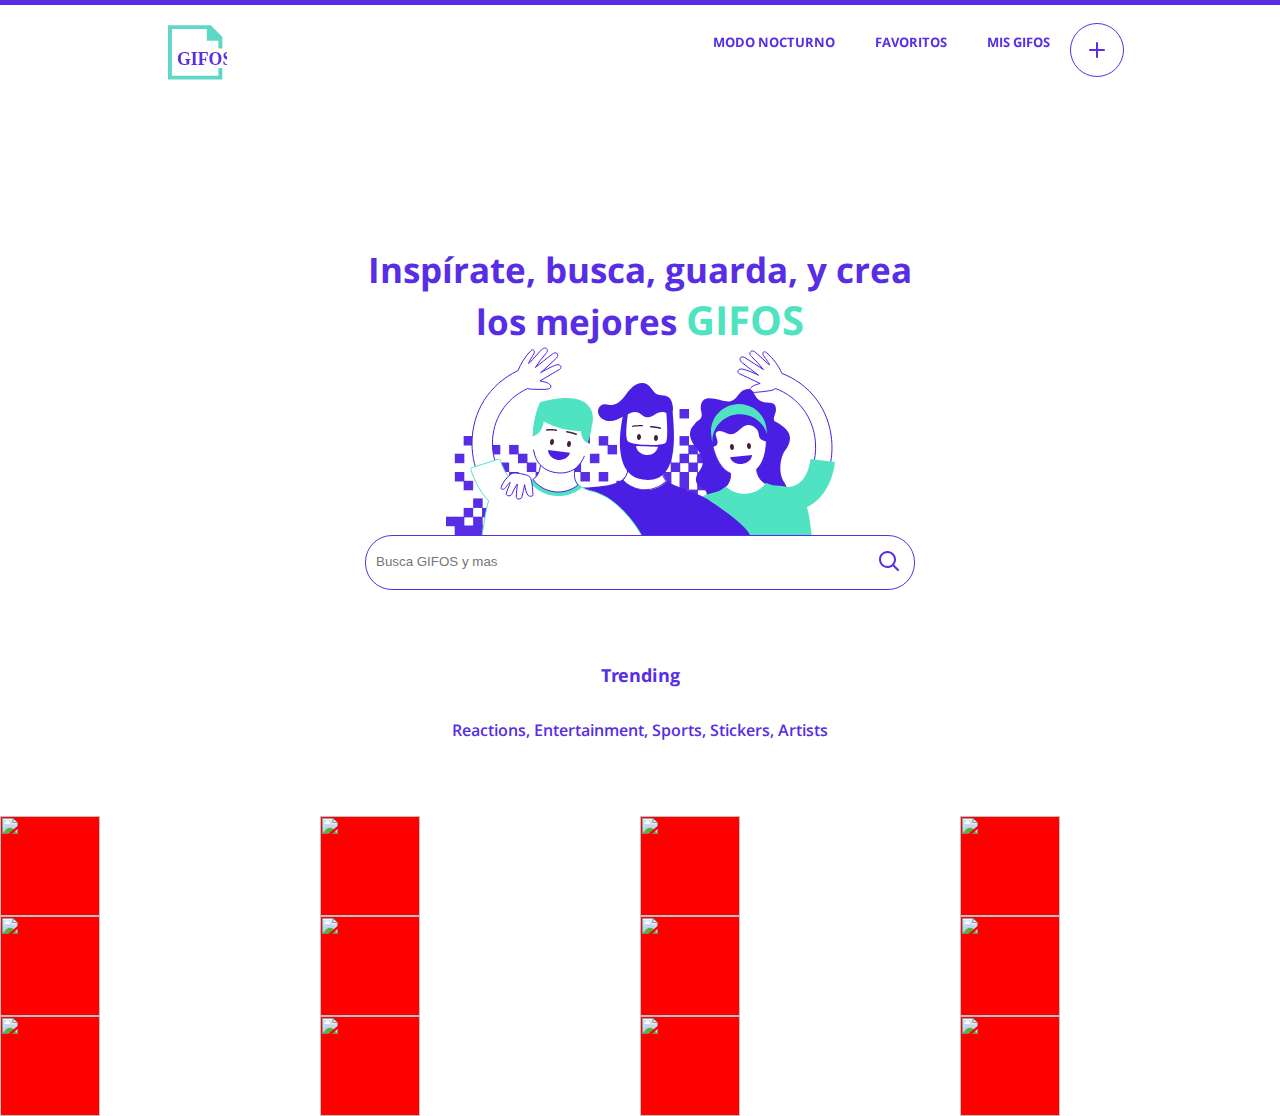
==== commit 4ab38143: "primeri conexion api" ====
--- a/index.html
+++ b/index.html
@@ -1,204 +1,57 @@
 <!DOCTYPE html>
 <html lang="en">
-  <head>
-    <meta charset="UTF-8" />
-    <meta http-equiv="X-UA-Compatible" content="IE=edge" />
-    <meta name="viewport" content="width=device-width, initial-scale=1.0" />
-    <link rel="stylesheet" href="Carrusel/styles.css">
-    <link rel="stylesheet" href="style/style.css" />
+<head>
+    <meta charset="UTF-8">
+    <meta http-equiv="X-UA-Compatible" content="IE=edge">
+    <meta name="viewport" content="width=device-width, initial-scale=1.0">
+    <title>GIF'OS</title>
+    <link rel="stylesheet" href="/style/style.css">
+</head>
+<body id="body">
+    <header id="header">
+        <a id="logo" href="index.html"><img src="/imagenes/logo-mobile.svg" alt="" class="logo"></a>
+        <nav class="navbar" id="navbar">
+            <ul id="ul">
+                <a class="modo_nocturno" id="modo_nocturno" shref="#"><li id ="modo_diurno">MODO NOCTURNO</li></a> 
+                <a href="/favoritos.html"><li>  FAVORITOS</li></a> 
+                <a href="/misgifos.html"> <li>MIS GIFOS</li></a>
+               <a class="creatugifo" id="creatugifo" href="/creatugifo.html"> <img src="/imagenes/button-crear-gifo.svg" alt="" srcset=""></a>
+            </ul>
+        </nav>
+        <img src="/imagenes/burger.svg" alt="" srcset="" id="open">
+    </header >
+    <div class="div1">
+        <h1 class="titulo"> Inspírate, busca,<br id="br1"> guarda, y crea <br id="br2"> 
+            los  mejores <span class="gifos">GIFOS</span></h1>
+        <img src="/imagenes/ilustra_header.svg" alt="" srcset="" class="ilustracion">
+        <div class="buscador">
+            <input  class="buscar" type="text" name="buscar" id="buscador"  placeholder="Busca GIFOS y mas">
+            <input type="image" src="/imagenes/icon-search.svg" class="imagen_buscar" id="imagen_buscar">
+        </div>
+        <h2 class="titulo">Trending</h2>
+        <p>Reactions, Entertainment,<br id="br3"> Sports, Stickers, Artists</p>
     
-    
-    <title>Document</title>
-  </head>
-  <body>
-    <section class="final">
-        <h3 class="titulos" >Trending GIFOS</h3>
-        <p>Mira los últimos <br> GIFOS de nuestra comunidad</p>
-         
-          <div class="Carousel">
-            
-            <div class="slick-list" id="slick-list">
-                <button class="slick-arrow slick-prev" id="button-prev" data-button="button-prev" onclick="app.processingButton(event)">
-                    <svg aria-hidden="true" focusable="false" data-prefix="fas" data-icon="chevron-left" class="svg-inline--fa fa-chevron-left fa-w-10" role="img" xmlns="http://www.w3.org/2000/svg" viewBox="0 0 320 512"><path fill="currentColor" d="M34.52 239.03L228.87 44.69c9.37-9.37 24.57-9.37 33.94 0l22.67 22.67c9.36 9.36 9.37 24.52.04 33.9L131.49 256l154.02 154.75c9.34 9.38 9.32 24.54-.04 33.9l-22.67 22.67c-9.37 9.37-24.57 9.37-33.94 0L34.52 272.97c-9.37-9.37-9.37-24.57 0-33.94z"></path></svg>
-                </button>
-                <div class="slick-track" id="track">
-                    <div class="img_crsl">
-                        <div>
-                            <a href="carrusel/images/1.jpg">
-                                
-                                <picture>
-                                    <img src="carrusel/images/1.jpg" alt="Image">
-                                </picture>
-                            </a>
-                        </div>
-                    </div>
-                    <div class="slick">
-                        <div>
-                            <a href="carrusel/images/2.jpg">
-                                
-                                <picture>
-                                    <img src="carrusel/images/2.jpg" alt="Image">
-                                </picture>
-                            </a>
-                        </div>
-                    </div>
-                    <div class="slick">
-                        <div>
-                            <a href="carrusel/images/3.jpg">
-                                
-                                <picture>
-                                    <img src="carrusel/images/3.jpg" alt="Image">
-                                </picture>
-                            </a>
-                        </div>
-                    </div>
-                    <div class="slick">
-                        <div>
-                            <a href="carrusel/images/4.jpg">
-                                
-                                <picture>
-                                    <img src="carrusel/images/4.jpg" alt="Image">
-                                </picture>
-                            </a>
-                        </div>
-                    </div>
-                    <div class="slick">
-                        <div>
-                            <a href="carrusel/images/5.jpg">
-                                
-                                <picture>
-                                    <img src="carrusel/images/5.jpg" alt="Image">
-                                </picture>
-                            </a>
-                        </div>
-                    </div>
-                    <div class="slick">
-                        <div>
-                            <a href="carrusel/images/6.jpg">
-                                
-                                <picture>
-                                    <img src="carrusel/images/6.jpg" alt="Image">
-                                </picture>
-                            </a>
-                        </div>
-                    </div>
-                    <div class="slick">
-                        <div>
-                            <a href="carrusel/images/7.jpg">
-                                
-                                <picture>
-                                    <img src="carrusel/images/7.jpg" alt="Image">
-                                </picture>
-                            </a>
-                        </div>
-                    </div>
-                    <div class="slick">
-                        <div>
-                            <a href="carrusel/images/8.jpg">
-                                
-                                <picture>
-                                    <img src="carrusel/images/8.jpg" alt="Image">
-                                </picture>
-                            </a>
-                        </div>
-                    </div>
-                    <div class="slick">
-                        <div>
-                            <a href="carrusel/images/9.jpg">
-                                
-                                <picture>
-                                    <img src="carrusel/images/9.jpg" alt="Image">
-                                </picture>
-                            </a>
-                        </div>
-                    </div>
-                    <div class="slick">
-                        <div>
-                            <a href="carrusel/images/10.jpg">
-                                
-                                <picture>
-                                    <img src="carrusel/images/10.jpg" alt="Image">
-                                </picture>
-                            </a>
-                        </div>
-                    </div>
-                    <div class="slick">
-                        <div>
-                            <a href="carrusel/images/11.jpg">
-                                
-                                <picture>
-                                    <img src="carrusel/images/11.jpg" alt="Image">
-                                </picture>
-                            </a>
-                        </div>
-                    </div>
-                    <div class="slick">
-                        <div>
-                            <a href="carrusel/images/12.jpg">
-                                
-                                <picture>
-                                    <img src="carrusel/images/12.jpg" alt="Image">
-                                </picture>
-                            </a>
-                        </div>
-                    </div>
-                    <div class="slick">
-                        <div>
-                            <a href="carrusel/images/13.jpg">
-                                
-                                <picture>
-                                    <img src="carrusel/images/13.jpg" alt="Image">
-                                </picture>
-                            </a>
-                        </div>
-                    </div>
-                    <div class="slick">
-                        <div>
-                            <a href="carrusel/images/14.jpg">
-                                
-                                <picture>
-                                    <img src="carrusel/images/14.jpg" alt="Image">
-                                </picture>
-                            </a>
-                        </div>
-                    </div>
-                    <div class="slick">
-                        <div>
-                            <a href="carrusel/images/15.jpg">
-                                
-                                <picture>
-                                    <img src="carrusel/images/15.jpg" alt="Image">
-                                </picture>
-                            </a>
-                        </div>
-                    </div>
-                </div>
-                <button class="slick-arrow slick-next" id="button-next" data-button="button-next" onclick="app.processingButton(event)">
-                    <svg aria-hidden="true" focusable="false" data-prefix="fas" data-icon="chevron-right" class="svg-inline--fa fa-chevron-right fa-w-10" role="img" xmlns="http://www.w3.org/2000/svg" viewBox="0 0 320 512"><path fill="currentColor" d="M285.476 272.971L91.132 467.314c-9.373 9.373-24.569 9.373-33.941 0l-22.667-22.667c-9.357-9.357-9.375-24.522-.04-33.901L188.505 256 34.484 101.255c-9.335-9.379-9.317-24.544.04-33.901l22.667-22.667c9.373-9.373 24.569-9.373 33.941 0L285.475 239.03c9.373 9.372 9.373 24.568.001 33.941z"></path></svg>
-                </button>
-            </div>
-    </section>
-    <footer>
-      <section class="footer_img">
-        <p class="cptir">Compartir en:</p>
-        <img
-          src="assets/icon_facebook.svg"
-          alt="logo facebook"
-          class="facebook"
-        />
-        <img src="assets/icon-twitter.svg" alt="logo itwitter" class="twiter" />
-        <img
-          src="assets/icon_instagram.svg"
-          alt="logo instagram"
-          class="instagram"
-        />
-   
-    
-        <p class="rights_reserved">© GIFOS 2020 All Rights Reserved.</p>
-    
-      </section>
-      <section class="final_mobile"></section>
-    </footer>
-    <script src="Carrusel/main.js"></script>
-  </body>
+    </div>
+    <div class="div2">
+        <h2 id="resultados"></h2>
+        <div id="contenedorderespuesta">
+            <img src="" alt="" class="res">
+            <img src="" alt="" class="res">
+            <img src="" alt="" class="res">
+            <img src="" alt="" class="res">
+            <img src="" alt="" class="res">
+            <img src="" alt="" class="res">
+            <img src="" alt="" class="res">
+            <img src="" alt="" class="res">
+            <img src="" alt="" class="res">
+            <img src="" alt="" class="res">
+            <img src="" alt="" class="res">
+            <img src="" alt="" class="res">
+        </div>
+    </div>
+<!-- lo de miguel  -->
+  
+</body>
+<script src="index.js"></script>
 </html>
+
--- a/style/style.css
+++ b/style/style.css
@@ -1,221 +1,408 @@
-* {
-  margin: 0;
-  padding: 0;
-  -webkit-box-sizing: border-box;
-          box-sizing: border-box;
-}
-
 @font-face {
-  font-family: "Montserrat-Bold";
-  src: url(../open_sans/OpenSans-bold.woff);
+  font-family: "open-sans";
+  src: url("/style/fonts/OpenSans.woff");
 }
 
 @font-face {
-  font-family: "Roboto-Regular";
-  src: url(../open_sans/OpenSans-semibold.woff);
-}
-
-.final {
-  background: #f3f5f8;
-}
-
-.final h3 {
-  font-family: "Montserrat-Bold";
-  font-size: 25px;
-  color: #572ee5;
-  text-align: center;
-  line-height: 30px;
-}
-
-.final p {
-  font-family: "Roboto-Regular";
-  font-size: 18px;
-  color: #000000;
-  text-align: center;
-  padding-bottom: 50px;
-}
-
-footer {
-  width: 100%;
-  background: white;
-}
-
-footer .footer_img {
-  display: -ms-grid;
-  display: grid;
-  -ms-grid-rows: 1fr;
-  -ms-grid-columns: 20%  30px 30px 30px 1fr;
-      grid-template: 1fr / 20%  30px 30px 30px 1fr;
-  -webkit-box-align: center;
-      -ms-flex-align: center;
-          align-items: center;
-  text-align: center;
-  padding-bottom: 20px;
-}
-
-footer .footer_img p {
-  font-family: "Roboto-Regular";
-  font-size: 13px;
-  color: #000000;
-  letter-spacing: 0;
-}
-
-footer .footer_img .rights_reserved {
-  text-align: end;
-  margin-right: 8%;
-}
-
-footer .footer_img img {
-  /* width: 20px;
-                height: 20px; */
-  margin: 25px 2% 25px 2%;
-}
-
-footer .final_mobile {
-  height: 5px;
-  background: #572ee5;
-}
-
-h4, h2, small, a {
-  margin: 0;
-  padding: 0;
-}
-
-a {
-  text-decoration: none;
-}
-
-.Carousel {
-  width: 100%;
-  margin: 0px 60px;
-}
-
-.Carousel h2 {
-  font-size: 26px;
-  line-height: 38px;
-  padding-bottom: 24px;
-  opacity: .9;
-  text-transform: uppercase;
-  letter-spacing: 10px;
-}
-
-/* images */
-.slick-list {
-  display: -webkit-box;
-  display: -ms-flexbox;
-  display: flex;
-  -webkit-box-align: center;
-      -ms-flex-align: center;
-          align-items: center;
-  width: -webkit-fit-content;
-  width: -moz-fit-content;
-  width: fit-content;
-  height: 304px;
-  padding: 10px 0px;
-  margin: 0px auto;
-  max-width: 85vw;
-  overflow: hidden;
-}
-
-.slick-track {
-  position: relative;
-  top: 0;
-  left: 0;
+  font-family: "open-bold";
+  src: url("/style/fonts/OpenSans-bold.woff");
+}
+
+@font-face {
+  font-family: "open-light";
+  src: url("/style/fonts/OpenSans-light.woff");
+}
+
+@font-face {
+  font-family: "open-semibold";
+  src: url("/style/fonts/OpenSans-semibold.woff");
+}
+
+.botonvermas, #comenzar {
+  margin: 70px auto 5px;
   display: -webkit-box;
   display: -ms-flexbox;
   display: flex;
   -webkit-box-pack: center;
       -ms-flex-pack: center;
           justify-content: center;
-  -webkit-transition: .5s ease-in-out;
-  transition: .5s ease-in-out;
-  padding-left: 4%;
-}
-
-.slick {
-  position: relative;
-  width: 375px;
-  padding: 0 18px;
-  float: left;
+  border: 1px solid #572EE5;
+  width: 127px;
+  height: 50px;
+  border-radius: 25px;
+  -webkit-box-align: center;
+      -ms-flex-align: center;
+          align-items: center;
+  font-family: "open-bold";
+  font-size: 13px;
+  color: #572EE5;
+  letter-spacing: 0;
+  text-align: center;
+}
+
+* {
+  margin: 0;
+  padding: 0;
   -webkit-box-sizing: border-box;
           box-sizing: border-box;
+  max-width: 100%;
+}
+
+header {
+  border-top: 5px solid #572EE5;
   display: -webkit-box;
   display: -ms-flexbox;
   display: flex;
-  height: 100%;
-}
-
-.slick h4 {
+  position: -webkit-sticky;
+  position: sticky;
+  -webkit-box-pack: justify;
+      -ms-flex-pack: justify;
+          justify-content: space-between;
+  top: 0;
+  height: 95px;
+  width: 100%;
+}
+
+header .logo {
+  width: 59px;
+  height: 59px;
+  margin-left: 168px;
+  margin-top: 18px;
+}
+
+header nav {
+  position: inherit;
+  width: 100%;
+}
+
+header nav a li:hover {
+  border-bottom: 2px solid #5ED7C6;
+}
+
+header nav a li:active {
+  color: #9CAFC3;
+  border: none;
+}
+
+header ul {
+  display: -webkit-inline-box;
+  display: -ms-inline-flexbox;
+  display: inline-flex;
+  list-style: none;
+  top: 20px;
+  width: 100%;
+  -webkit-box-pack: end;
+      -ms-flex-pack: end;
+          justify-content: flex-end;
+  padding-top: 18px;
+}
+
+header ul a {
+  text-decoration: none;
+}
+
+header ul nav a li:hover {
+  border-bottom: 2px solid #5ED7C6;
+}
+
+header ul li {
+  margin: 10px 20px;
+  font-size: 13px;
+  color: #572ee5;
+  letter-spacing: 0;
+  text-align: center;
+  font-family: "open-bold";
+}
+
+header #open {
+  width: 15px;
+  height: 15px;
+  display: none;
+}
+
+header #close {
   position: absolute;
-  z-index: 1;
-  font-size: 22px;
-  line-height: 23px;
-  color: #fff;
-  padding: 15px;
-}
-
-.slick h4 small {
+  right: 26px;
+  top: 47px;
+  display: block;
+}
+
+.creatugifo {
+  margin-right: 156px;
+}
+
+@media screen and (max-width: 800px) {
+  header {
+    display: fixed;
+  }
+  header #open {
+    position: absolute;
+    right: 26px;
+    top: 47px;
+    display: block;
+  }
+  header a#logo {
+    width: 49px;
+    height: 49px;
+    position: absolute;
+    top: 29px;
+    left: 22px;
+    z-index: 99;
+  }
+  header .logo {
+    margin-left: 2px;
+    margin-top: 2px;
+    width: 49px;
+    height: 49px;
+    position: absolute;
+  }
+  header nav ul {
+    display: none;
+    top: 90px;
+    right: 0;
+    left: 0;
+    position: relative;
+    background: rgba(87, 46, 229, 0.9);
+    height: 100vh;
+    width: 100vw;
+  }
+  header nav ul li {
+    font-family: "open-bold";
+    font-size: 15px;
+    color: #FFFFFF;
+    text-align: center;
+    line-height: 60px;
+  }
+  header nav ul .creatugifo {
+    display: none;
+  }
+}
+
+.div1 {
+  margin-top: 150px;
+}
+
+h1 {
+  margin: auto;
+  margin-top: 76px;
+  text-align: center;
+  font-family: "open-bold";
+  font-size: 35px;
+  color: #572EE5;
+  text-align: center;
+  line-height: 50px;
+}
+
+h1 .gifos {
+  color: #50E3C2;
+  font-size: 40px;
+}
+
+.ilustracion {
+  display: block;
+  margin: auto;
+}
+
+.buscador {
+  display: -webkit-box;
+  display: -ms-flexbox;
+  display: flex;
+  margin-top: 20px;
+  margin: auto;
+  background: #FFFFFF;
+  border: 1px solid #572EE5;
+  border-radius: 27px;
+  border-radius: 27px;
+  width: 550px;
+  height: 55px;
+  text-indent: 54px;
+}
+
+.buscar {
+  border: none;
+  width: 540px;
+  height: 40px;
+  margin: 5px 10px;
+}
+
+.imagen_buscar {
+  width: 20px;
+  height: 20px;
+  border: 0px;
+  position: relative;
+  top: 15px;
+  right: 15px;
+}
+
+h2 {
+  font-family: "open-bold";
+  font-size: 18px;
+  color: #572EE5;
+  text-align: center;
+  line-height: 25px;
+  margin-top: 73px;
+}
+
+p {
+  font-family: "open-semibold";
+  font-size: 16px;
+  color: #572EE5;
+  text-align: center;
+  line-height: 25px;
+  margin-top: 30px;
+}
+
+@media screen and (min-width: 800px) {
+  #br1 {
+    display: none;
+  }
+  p #br3 {
+    display: none;
+  }
+}
+
+#divfavorito {
+  display: block;
+}
+
+img#iconfavorito {
+  display: block;
+  margin: auto;
+}
+
+.titulos {
+  margin: auto;
+}
+
+.favoritos {
+  font-size: 25px;
+  color: #572EE5;
+  text-align: center;
+  line-height: 30px;
+}
+
+#grid1 {
+  display: -ms-grid;
+  display: grid;
+  -ms-grid-columns: 1fr 1fr 1fr 1fr;
+      grid-template-columns: 1fr 1fr 1fr 1fr;
+  -ms-grid-rows: 1fr 1fr 1fr;
+      grid-template-rows: 1fr 1fr 1fr;
+  gap: 29px;
+}
+
+#grid1 .ps {
+  background-color: red;
+  height: 100px;
+  width: 100px;
+}
+
+#divmisgifos {
+  display: block;
+}
+
+#divmisgifos img#icongifos {
+  display: block;
+  margin: auto;
+}
+
+#divmisgifos .misgifos {
+  font-size: 25px;
+  color: #572EE5;
+  text-align: center;
+  line-height: 30px;
+}
+
+#gridmisgifos {
+  display: -ms-grid;
+  display: grid;
+  -ms-grid-columns: 1fr 1fr 1fr 1fr;
+      grid-template-columns: 1fr 1fr 1fr 1fr;
+  -ms-grid-rows: 1fr 1fr;
+      grid-template-rows: 1fr 1fr;
+  gap: 29px;
+}
+
+#gridmisgifos .ps {
+  background-color: red;
+  height: 100px;
+  width: 100px;
+}
+
+.divcreatugifo {
+  display: -webkit-box;
+  display: -ms-flexbox;
+  display: flex;
+  position: center;
+}
+
+.divcreatugifo::after {
+  content: "";
+  width: 750px;
+  height: 5px;
+  background-color: #572EE5;
+  position: absolute;
+  -ms-flex-item-align: end;
+      align-self: flex-end;
+  left: 50px;
+  top: 600px;
+}
+
+.contenedor {
+  padding: 80px;
+  border: 1px solid #572EE5;
+  width: 698px;
+  margin: 20px;
+}
+
+img#camara {
+  width: 123px;
+  height: 162px;
+  -ms-flex-item-align: center;
+      -ms-grid-row-align: center;
+      align-self: center;
+}
+
+img#pelicula {
+  width: 88px;
+  height: 88px;
+  -ms-flex-item-align: end;
+      align-self: flex-end;
+}
+
+#contenedordebotones {
+  display: -webkit-box;
+  display: -ms-flexbox;
+  display: flex;
+  -webkit-box-pack: center;
+      -ms-flex-pack: center;
+          justify-content: center;
+}
+
+#contenedordebotones .botoncreatugifo {
+  width: 21px;
+  height: 21px;
+  font-family: "open-semibold";
   font-size: 15px;
-  display: block;
-}
-
-.slick a img {
-  -o-object-fit: cover;
-     object-fit: cover;
-  height: 275px;
-  width: 100%;
-  border-radius: 4px;
-  -webkit-box-shadow: 0 2px 5px 0 rgba(0, 0, 0, 0.5);
-          box-shadow: 0 2px 5px 0 rgba(0, 0, 0, 0.5);
-  -webkit-transition: .3s ease-in-out;
-  transition: .3s ease-in-out;
-}
-
-/* buttons */
-.slick-arrow {
-  border-radius: 30px;
-  background-color: #fff;
-  position: absolute;
-  z-index: 4;
-  width: 48px;
-  height: 48px;
-  text-align: center;
-  -webkit-box-shadow: 0 2px 5px 0 rgba(0, 0, 0, 0.15);
-          box-shadow: 0 2px 5px 0 rgba(0, 0, 0, 0.15);
-  border: 0;
-  cursor: pointer;
-}
-
-.slick-arrow:focus {
-  outline: 0;
-}
-
-.slick-arrow svg {
-  width: 12px;
-  height: 100%;
-  color: rgba(0, 0, 0, 0.7);
-}
-
-.slick-prev {
-  left: 0px;
-}
-
-.slick-next {
-  right: 0px;
-}
-
-/* @media screen and (min-width: 800px) {
-      footer{
-        }
-      .footer_left {
-  text-align: left;
-  }
-  .footer_right {
-  text-align: right;
-  }
-  }  */
-/* .botom {
-    background: white;
-    border-radius: 5% ;
-  } */
+  color: #572EE5;
+  text-align: center;
+  border: 1px solid #572EE5;
+  border-radius: 50%;
+  margin: 10px;
+}
+
+.res {
+  background-color: red;
+  width: 100px;
+  height: 100px;
+}
+
+#contenedorderespuesta {
+  display: -ms-grid;
+  display: grid;
+  -ms-grid-columns: 1fr 1fr 1fr 1fr;
+      grid-template-columns: 1fr 1fr 1fr 1fr;
+  -ms-grid-rows: 1fr 1fr 1fr;
+      grid-template-rows: 1fr 1fr 1fr;
+}
 /*# sourceMappingURL=style.css.map */